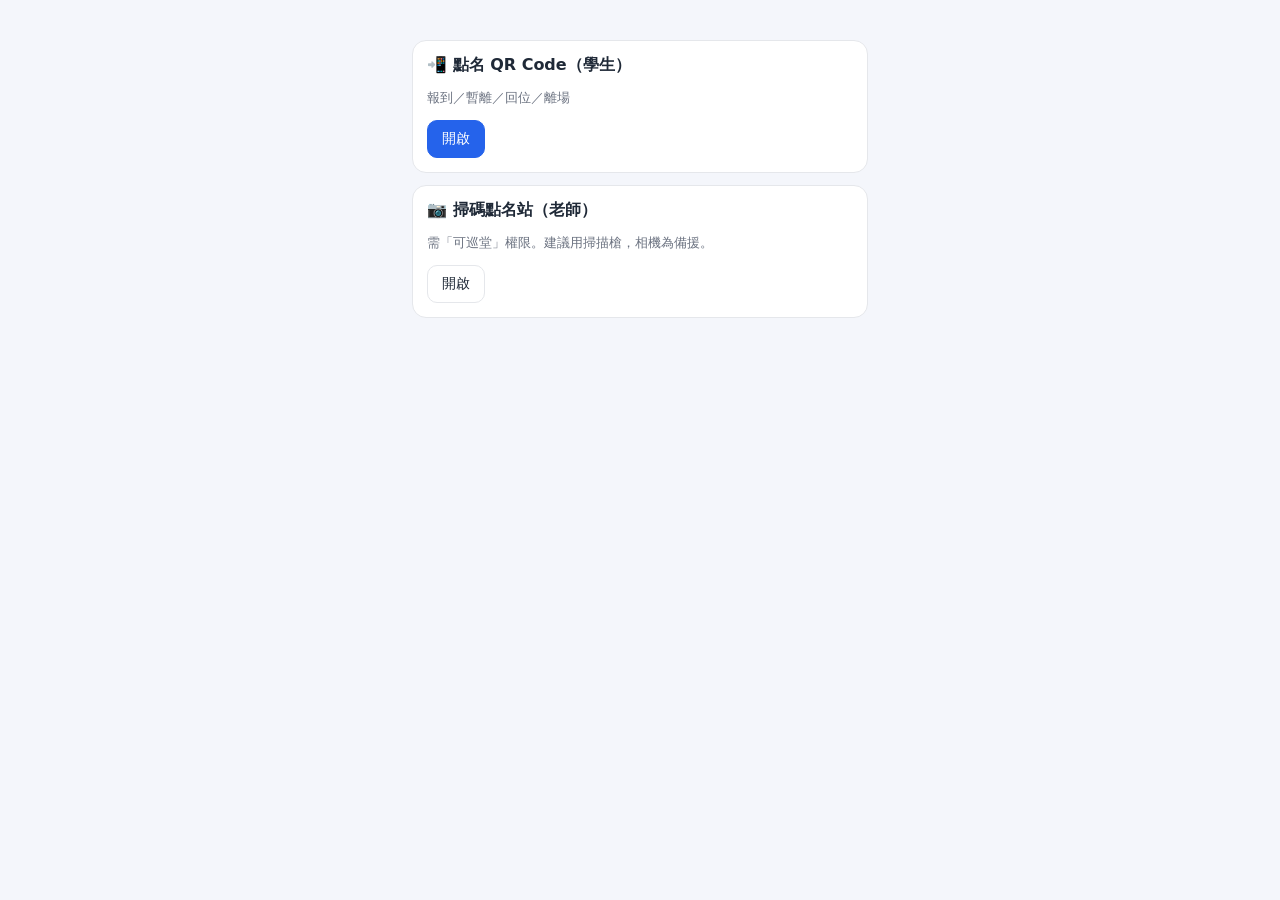
==== index.html @ fb8126ca "Add files via upload" ====
<!DOCTYPE html>
<html lang="zh-Hant"><head><meta charset="utf-8"><meta name="viewport" content="width=device-width,initial-scale=1"><title>自習教室</title><link rel="stylesheet" href="style.css"></head>
<body><div class="wrap" style="max-width:480px;padding-top:40px">
<div class="card"><h3>📲 點名 QR Code（學生）</h3><p class="mut">報到／暫離／回位／離場</p><a class="btn pri" href="qr.html">開啟</a></div>
<div class="card"><h3>📷 掃碼點名站（老師）</h3><p class="mut">需「可巡堂」權限。建議用掃描槍，相機為備援。</p><a class="btn" href="scanner.html">開啟</a></div>
</div></body></html>
---- style.css ----
:root{--bg:#f4f6fb;--card:#fff;--ink:#1f2937;--mut:#6b7280;--line:#e5e7eb;--pri:#2563eb;--pri2:#dbeafe;--ok:#16a34a;--warn:#d97706;--bad:#dc2626}
*{box-sizing:border-box}
body{margin:0;font-family:"Noto Sans TC","Microsoft JhengHei",system-ui,-apple-system,sans-serif;background:var(--bg);color:var(--ink);font-size:15px;-webkit-text-size-adjust:100%}
a{color:var(--pri)}
.topbar{display:flex;flex-wrap:wrap;gap:8px;align-items:center;justify-content:space-between;padding:10px 14px;background:#fff;border-bottom:1px solid var(--line);position:sticky;top:0;z-index:20}
.brand{font-weight:700;font-size:17px}
.acct{display:flex;align-items:center;gap:8px;font-size:13px;color:var(--mut);flex-wrap:wrap}
.acct b{color:var(--ink);word-break:break-all}
.wrap{max-width:1100px;margin:0 auto;padding:12px}
.tabs{display:flex;gap:4px;overflow-x:auto;margin:4px 0 12px;border-bottom:2px solid var(--line)}
.tab{border:0;background:none;padding:10px 14px;font-size:15px;cursor:pointer;color:var(--mut);white-space:nowrap;border-bottom:3px solid transparent;margin-bottom:-2px;font-family:inherit}
.tab.on{color:var(--pri);border-bottom-color:var(--pri);font-weight:700}
.card{background:var(--card);border:1px solid var(--line);border-radius:14px;padding:14px;margin-bottom:12px}
.card h3{margin:0 0 10px;font-size:16px}
.row{display:flex;gap:8px;align-items:center;flex-wrap:wrap}
.grow{flex:1}
.mut{color:var(--mut);font-size:13px}
.btn{border:1px solid var(--line);background:#fff;border-radius:10px;padding:9px 14px;font-size:14px;cursor:pointer;font-family:inherit;color:var(--ink);text-decoration:none;display:inline-block}
.btn:hover{background:#f3f4f6}
.btn.pri{background:var(--pri);border-color:var(--pri);color:#fff}
.btn.pri:hover{background:#1d4ed8}
.btn.bad{background:var(--bad);border-color:var(--bad);color:#fff}
.btn.ok{background:var(--ok);border-color:var(--ok);color:#fff}
.btn.sm{padding:5px 10px;font-size:13px;border-radius:8px}
.btn[disabled]{opacity:.45;cursor:not-allowed}
input,select,textarea{font-family:inherit;font-size:14px;padding:8px 10px;border:1px solid #d1d5db;border-radius:8px;background:#fff;color:var(--ink);max-width:100%}
input[type=number]{width:80px}
label.f{display:flex;flex-direction:column;gap:3px;font-size:13px;color:var(--mut)}
.chips{display:flex;gap:8px;flex-wrap:wrap}
.chip{border:1px solid #d1d5db;background:#fff;border-radius:999px;padding:8px 14px;cursor:pointer;font-size:14px;text-align:center;font-family:inherit;color:var(--ink)}
.chip small{display:block;color:var(--mut);font-size:11px}
.chip.on{background:var(--pri);border-color:var(--pri);color:#fff}
.chip.on small{color:#dbeafe}
.chip[disabled]{opacity:.45;cursor:not-allowed}
.banner{padding:10px 14px;border-radius:10px;margin-bottom:12px;font-size:14px;line-height:1.6}
.banner.warn{background:#fffbeb;border:1px solid #fcd34d;color:#92400e}
.banner.bad{background:#fef2f2;border:1px solid #fca5a5;color:#991b1b}
.banner.info{background:#eff6ff;border:1px solid #bfdbfe;color:#1e40af}
.badge{display:inline-block;padding:2px 9px;border-radius:999px;font-size:12px;font-weight:600;background:#e5e7eb;color:#374151;white-space:nowrap}
.badge.預約{background:#dbeafe;color:#1d4ed8}
.badge.在位{background:#dcfce7;color:#15803d}
.badge.暫離{background:#ffedd5;color:#c2410c}
.badge.離場{background:#e5e7eb;color:#4b5563}
.badge.取消{background:#f3f4f6;color:#9ca3af;text-decoration:line-through}
.badge.未到{background:#fee2e2;color:#b91c1c}
.tbl-wrap{overflow-x:auto}
table.table{border-collapse:collapse;width:100%;font-size:14px}
.table th,.table td{padding:8px 10px;border-bottom:1px solid var(--line);text-align:left;white-space:nowrap}
.table th{background:#f9fafb;font-weight:600;color:var(--mut);position:sticky;top:0}
.ov{position:fixed;inset:0;background:#0006;display:flex;align-items:center;justify-content:center;z-index:100;padding:12px}
.mdl{background:#fff;border-radius:16px;padding:18px;max-width:460px;width:100%;max-height:90vh;overflow:auto}
.mdl h3{margin:0 0 10px}
.mdl .mf{display:flex;gap:8px;justify-content:flex-end;margin-top:14px;flex-wrap:wrap}
.toast{position:fixed;left:50%;bottom:22px;transform:translateX(-50%);background:#111827;color:#fff;padding:11px 18px;border-radius:12px;z-index:200;font-size:14px;max-width:92vw;box-shadow:0 6px 24px #0004}
.toast.ok{background:#15803d}.toast.bad{background:#b91c1c}.toast.warn{background:#b45309}
.legend{display:flex;gap:12px;flex-wrap:wrap;font-size:12px;color:var(--mut);margin:8px 0}
.legend i{display:inline-block;width:14px;height:14px;border-radius:4px;border:2px solid;vertical-align:-3px;margin-right:4px}
.hide{display:none!important}
.spin{color:var(--mut);padding:20px;text-align:center}
@media(max-width:600px){.wrap{padding:8px}.card{padding:12px}.btn{padding:9px 12px}}
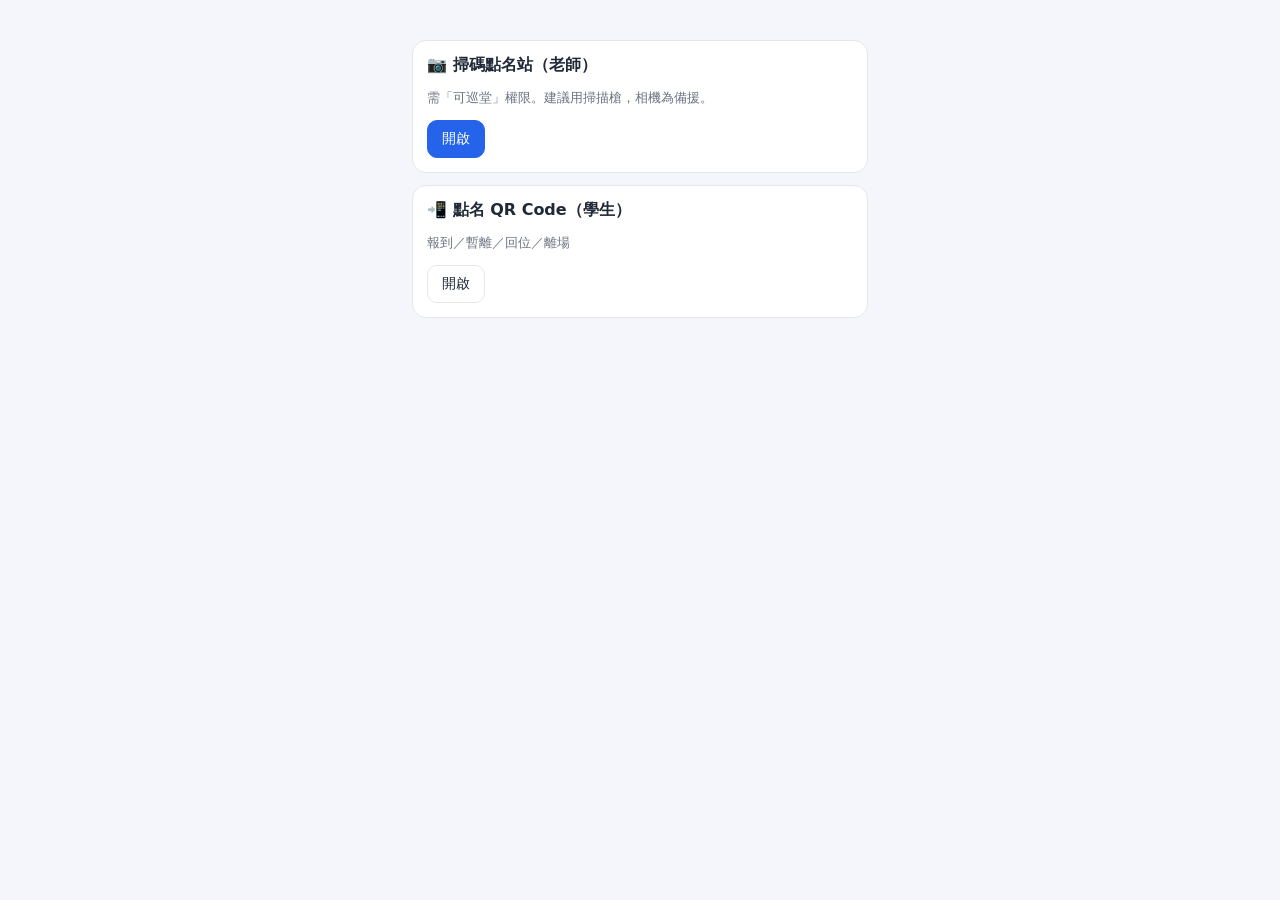
==== commit 11481b77: "Update index.html" ====
--- a/index.html
+++ b/index.html
@@ -1,6 +1,18 @@
 <!DOCTYPE html>
 <html lang="zh-Hant"><head><meta charset="utf-8"><meta name="viewport" content="width=device-width,initial-scale=1"><title>自習教室</title><link rel="stylesheet" href="style.css"></head>
 <body><div class="wrap" style="max-width:480px;padding-top:40px">
-<div class="card"><h3>📲 點名 QR Code（學生）</h3><p class="mut">報到／暫離／回位／離場</p><a class="btn pri" href="qr.html">開啟</a></div>
-<div class="card"><h3>📷 掃碼點名站（老師）</h3><p class="mut">需「可巡堂」權限。建議用掃描槍，相機為備援。</p><a class="btn" href="scanner.html">開啟</a></div>
-</div></body></html>
+<div class="card"><h3>📷 掃碼點名站（老師）</h3><p class="mut">需「可巡堂」權限。建議用掃描槍，相機為備援。</p><a class="btn pri" href="scanner.html">開啟</a></div>
+<div class="card" id="adminCard" style="display:none"><h3>🛠 管理後台（老師）</h3><p class="mut">每日預約、即時座位表、違規與停權、設定。需管理者權限。</p><a class="btn" id="adminLink" href="#" target="_blank" rel="noopener">開啟</a></div>
+<div class="card"><h3>📲 點名 QR Code（學生）</h3><p class="mut">報到／暫離／回位／離場</p><a class="btn" href="qr.html">開啟</a></div>
+</div>
+<script src="config.js"></script>
+<script>
+// 管理後台網址在 config.js 的 ADMIN_URL 設定；沒填就不顯示這張卡片
+(function () {
+  var u = (window.APP_CONFIG && window.APP_CONFIG.ADMIN_URL) || '';
+  if (!u || /XXXX/.test(u)) return;
+  document.getElementById('adminLink').href = u;
+  document.getElementById('adminCard').style.display = '';
+})();
+</script>
+</body></html>
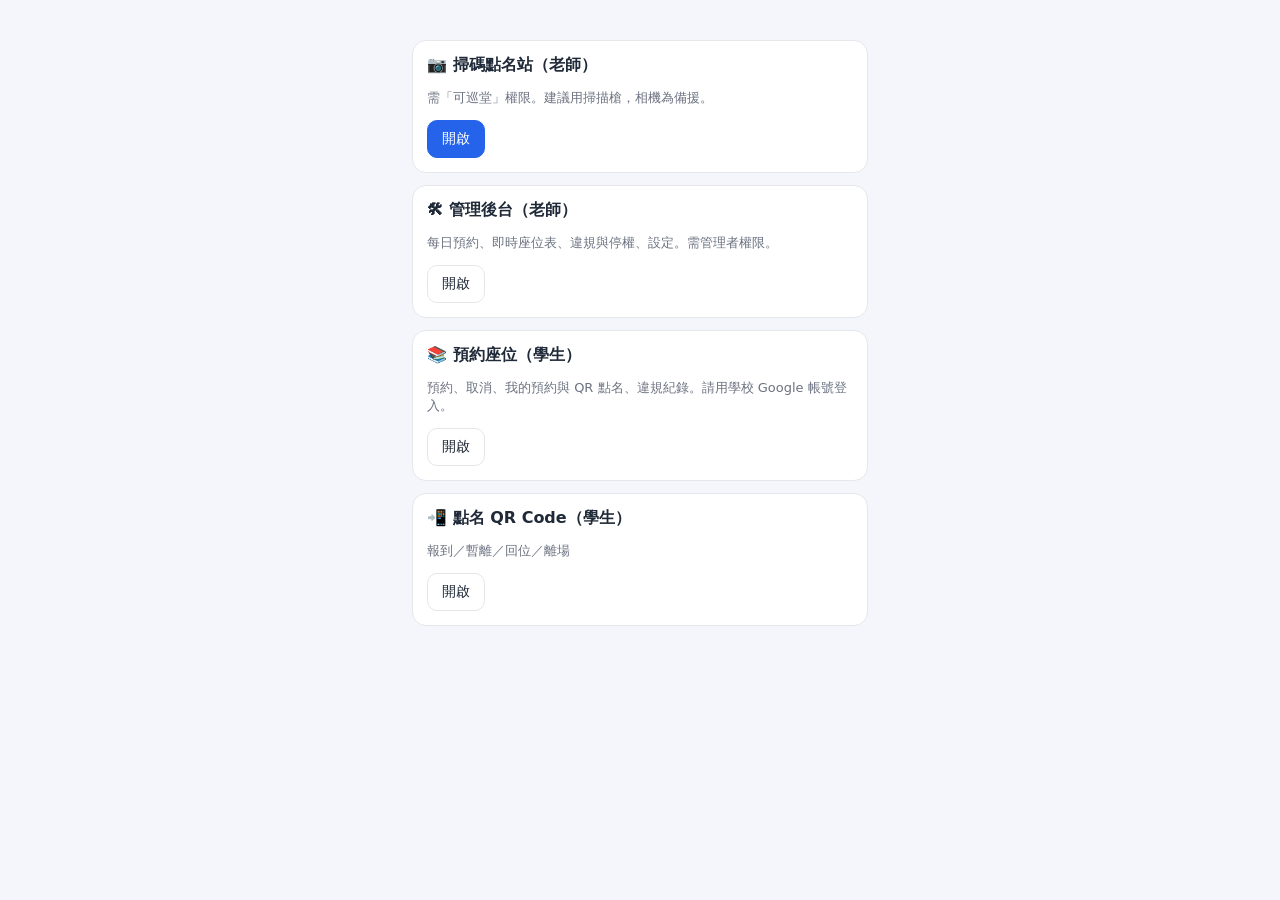
==== commit 7a67e9aa: "Add files via upload" ====
--- a/index.html
+++ b/index.html
@@ -3,6 +3,7 @@
 <body><div class="wrap" style="max-width:480px;padding-top:40px">
 <div class="card"><h3>📷 掃碼點名站（老師）</h3><p class="mut">需「可巡堂」權限。建議用掃描槍，相機為備援。</p><a class="btn pri" href="scanner.html">開啟</a></div>
 <div class="card" id="adminCard" style="display:none"><h3>🛠 管理後台（老師）</h3><p class="mut">每日預約、即時座位表、違規與停權、設定。需管理者權限。</p><a class="btn" id="adminLink" href="#" target="_blank" rel="noopener">開啟</a></div>
+<div class="card"><h3>📚 預約座位（學生）</h3><p class="mut">預約、取消、我的預約與 QR 點名、違規紀錄。請用學校 Google 帳號登入。</p><a class="btn" href="reserve.html">開啟</a></div>
 <div class="card"><h3>📲 點名 QR Code（學生）</h3><p class="mut">報到／暫離／回位／離場</p><a class="btn" href="qr.html">開啟</a></div>
 </div>
 <script src="config.js"></script>
